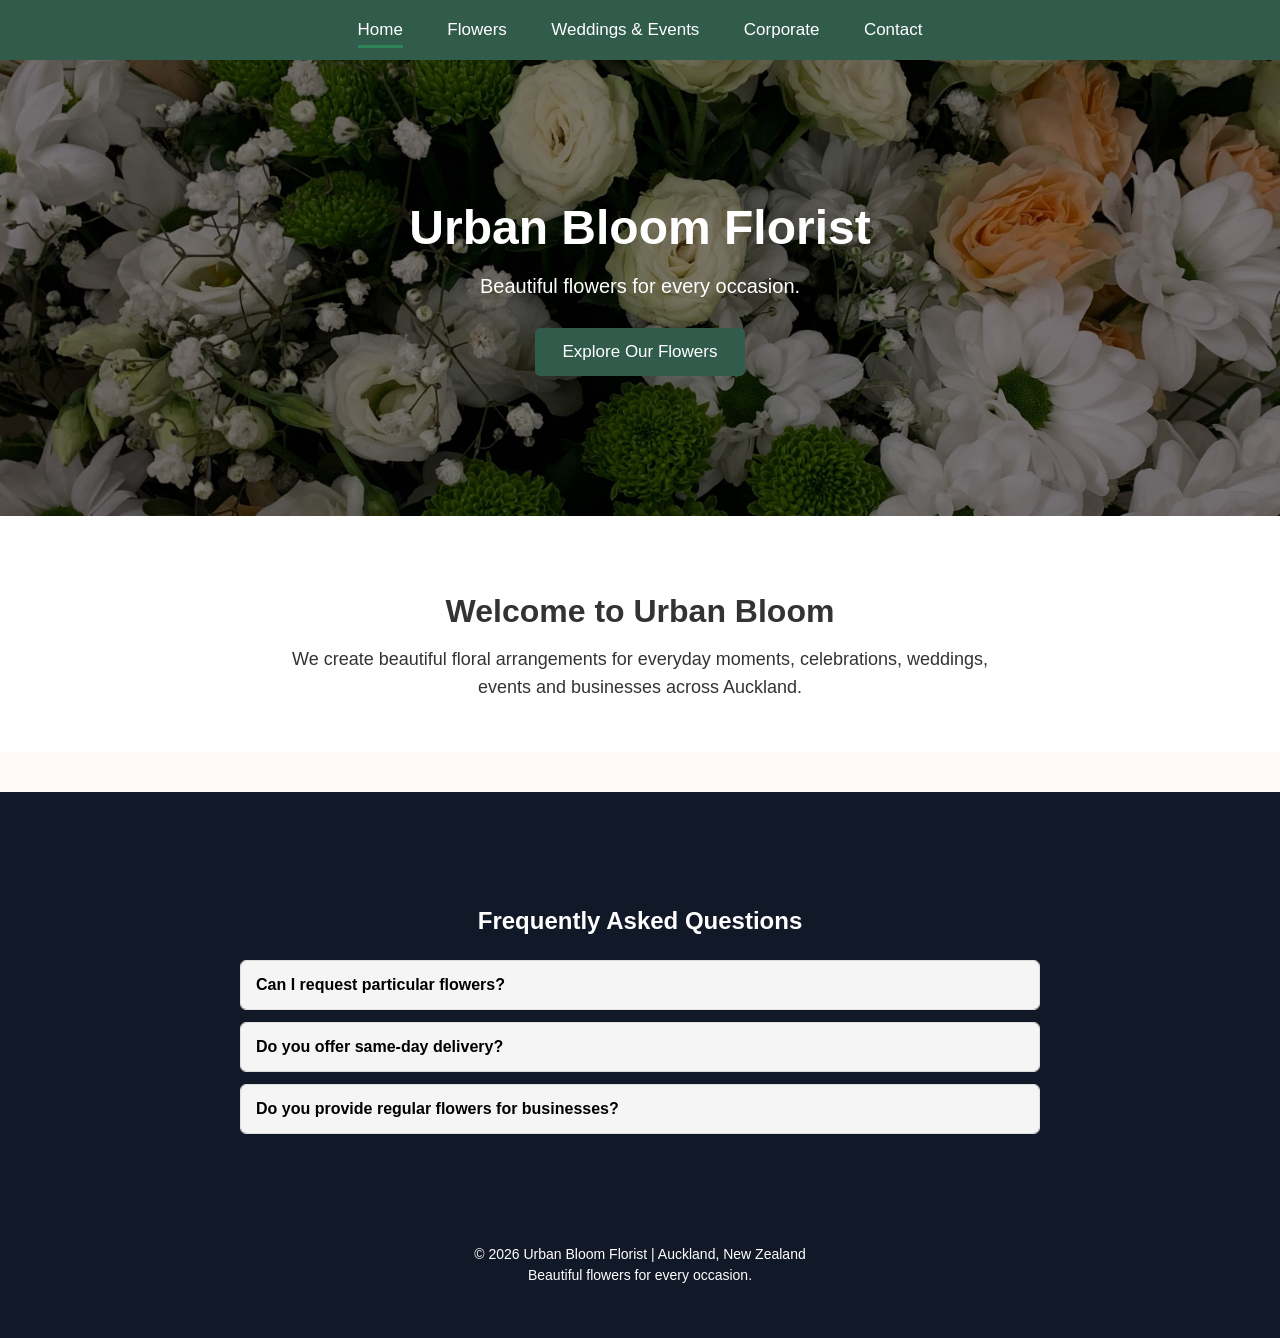
==== index.html @ bbe83cd7 "Initial Urban Bloom website" ====
<!DOCTYPE html>
<html lang="en">

<head>
    <meta charset="UTF-8">
    <meta name="viewport" content="width=device-width, initial-scale=1.0">
    <title>Urban Bloom Florist</title>
    <link rel="stylesheet" href="css/style.css">
</head>

<body>

    <nav>
    <a href="index.html" class="active">Home</a>
    <a href="flowers.html">Flowers</a>
    <a href="weddings.html">Weddings & Events</a>
    <a href="corporate.html">Corporate</a>
    <a href="contact.html">Contact</a>
</nav>

  <main>

    <section class="hero">
        <h1>Urban Bloom Florist</h1>
        <p>Beautiful flowers for every occasion.</p>
        <a href="flowers.html" class="btn">Explore Our Flowers</a>
    </section>

    <section class="welcome">
        <h2>Welcome to Urban Bloom</h2>

        <p>
            We create beautiful floral arrangements for everyday moments,
            celebrations, weddings, events and businesses across Auckland.
        </p>
    </section>

</main>
    

</main>

<footer>    </section>

    

</main>
    </section>

    <section class="faq-section">

        <h2>Frequently Asked Questions</h2>

        <div class="faq-item">
            <button class="faq-question">Can I request particular flowers?</button>
            <div class="faq-answer">
                <p>Yes. You can request particular flowers or colours, but availability depends on the season and current supply.</p>
            </div>
        </div>

        <div class="faq-item">
            <button class="faq-question">Do you offer same-day delivery?</button>
            <div class="faq-answer">
                <p>Same-day delivery may be available for some orders, but it cannot be guaranteed.</p>
            </div>
        </div>

        <div class="faq-item">
            <button class="faq-question">Do you provide regular flowers for businesses?</button>
            <div class="faq-answer">
                <p>Yes. Weekly, fortnightly and other recurring arrangements can be discussed with Urban Bloom.</p>
            </div>
        </div>

    </section>

</main>
  

<footer>
    
    <p>&copy; 2026 Urban Bloom Florist | Auckland, New Zealand</p>
    <p>Beautiful flowers for every occasion.</p>
</footer>

<script src="js/script.js"></script>

</body>
</html>
---- css/style.css ----
body {
    margin: 0;
    font-family: Arial, sans-serif;
    background-color: #fffaf7;
    color: #333333;
}

nav {
    background-color: #315c4c;
    padding: 20px;
    text-align: center;
}

nav a {
    color: white;
    text-decoration: none;
    margin: 0 20px;
    font-size: 17px;
}

nav a:hover {
    text-decoration: underline;
}

h1 {
    font-size: 48px;
    text-align: center;
    margin-top: 80px;
}

body > p {
    text-align: center;
    font-size: 20px;
}

.hero {
    text-align: center;
    padding: 140px 20px;
    background-image: linear-gradient(
        rgba(0, 0, 0, 0.45),
        rgba(0, 0, 0, 0.45)
    ),
    url("../images/hero-flowers.jpg");

    background-size: cover;
    background-position: center;
    color: white;
}

.hero h1 {
    font-size: 48px;
    margin: 0 0 15px;
}

.hero p {
    font-size: 20px;
    margin-bottom: 30px;
}

.btn {
    display: inline-block;
    background-color: #315c4c;
    color: white;
    text-decoration: none;
    padding: 14px 28px;
    border-radius: 5px;
    font-size: 17px;
}

.btn:hover {
    background-color: #24483b;
}

.welcome {
    text-align: center;
    padding: 50px 20px;
    background-color: white;
}

.welcome h2 {
    font-size: 32px;
    margin-bottom: 15px;
}

.welcome p {
    max-width: 700px;
    margin: auto;
    font-size: 18px;
    line-height: 1.6;
}
.page-header {
    text-align: center;
    padding: 50px 20px 30px;
}

.page-header h1 {
    font-size: 40px;
    margin: 0 0 10px;
}

.page-header p {
    font-size: 18px;
}

.flower-grid {
    display: flex;
    justify-content: center;
    gap: 25px;
    padding: 20px 40px 70px;
    flex-wrap: wrap;
}

.flower-card {
    background-color: white;
    width: 280px;
    padding: 30px;
    border-radius: 10px;
    box-shadow: 0 4px 12px rgba(0, 0, 0, 0.1);
    text-align: center;
}

.flower-card h2 {
    font-size: 24px;
    color: #315c4c;
}

.flower-card p {
    line-height: 1.6;
}

.price {
    font-size: 22px;
    font-weight: bold;
    color: #315c4c;
}
.flower-card img {
    width: 100%;
    height: 220px;
    object-fit: cover;
    border-radius: 8px;
    margin-bottom: 15px;
}
.services-section {
    display: flex;
    justify-content: center;
    gap: 40px;
    padding: 20px 40px 70px;
    flex-wrap: wrap;
}

.services-content {
    background-color: white;
    width: 500px;
    padding: 35px;
    border-radius: 10px;
    box-shadow: 0 4px 12px rgba(0, 0, 0, 0.1);
}

.services-content h2 {
    color: #315c4c;
    font-size: 28px;
}

.services-content p {
    line-height: 1.6;
}

.services-content ul {
    line-height: 2;
    margin-bottom: 25px;
}

.pricing-box {
    background-color: #eef5f1;
    width: 300px;
    padding: 35px;
    border-radius: 10px;
    box-shadow: 0 4px 12px rgba(0, 0, 0, 0.1);
}

.pricing-box h2 {
    color: #315c4c;
    font-size: 28px;
}

.pricing-box p {
    line-height: 1.6;
    margin-bottom: 20px;
}
.wedding-image {
    max-width: 940px;
    margin: 0 auto 30px;
    padding: 0 20px;
}

.wedding-image img {
    width: 100%;
    height: 350px;
    object-fit: cover;
    border-radius: 10px;
    display: block;
}
.corporate-section {
    display: flex;
    justify-content: center;
    padding: 20px 40px 70px;
}

.corporate-content {
    background-color: white;
    max-width: 800px;
    width: 100%;
    padding: 40px;
    border-radius: 10px;
    box-shadow: 0 4px 12px rgba(0, 0, 0, 0.1);
}

.corporate-content h2 {
    color: #315c4c;
    font-size: 28px;
}

.corporate-content h3 {
    color: #315c4c;
    margin-top: 25px;
}

.corporate-content p {
    line-height: 1.6;
}

.corporate-content ul {
    line-height: 2;
}

.corporate-price {
    margin-top: 25px;
    font-size: 18px;
}
.corporate-image {
    max-width: 880px;
    margin: 0 auto 30px;
    padding: 0 20px;
}

.corporate-image img {
    width: 100%;
    height: 320px;
    object-fit: cover;
    border-radius: 10px;
    display: block;
}.corporate-image {
    max-width: 880px;
    margin: 0 auto 30px;
    padding: 0 20px;
}

.corporate-image img {
    width: 100%;
    height: 320px;
    object-fit: cover;
    border-radius: 10px;
    display: block;
}
.contact-container {
    display: flex;
    justify-content: center;
    gap: 40px;
    padding: 20px 40px 70px;
    flex-wrap: wrap;
}

.contact-info,
.contact-form {
    background-color: white;
    width: 400px;
    padding: 35px;
    border-radius: 10px;
    box-shadow: 0 4px 12px rgba(0, 0, 0, 0.1);
}

.contact-info h2,
.contact-info h3,
.contact-form h2 {
    color: #315c4c;
}

.contact-info p {
    line-height: 1.6;
}

.contact-form form {
    display: flex;
    flex-direction: column;
}

.contact-form label {
    font-weight: bold;
    margin-top: 15px;
    margin-bottom: 6px;
}

.contact-form input,
.contact-form select,
.contact-form textarea {
    padding: 12px;
    border: 1px solid #cccccc;
    border-radius: 5px;
    font-size: 16px;
    font-family: Arial, sans-serif;
}

.contact-form textarea {
    resize: vertical;
}

.contact-form button {
    border: none;
    cursor: pointer;
    margin-top: 20px;
}
/* Mobile Responsive Design */
@media (max-width: 768px) {

    nav {
        padding: 15px 10px;
    }

    nav a {
        display: block;
        margin: 10px 0;
        font-size: 16px;
    }

    .hero {
        padding: 90px 20px;
    }

    .hero h1 {
        font-size: 36px;
    }

    .hero p {
        font-size: 18px;
    }

    .page-header h1 {
        font-size: 32px;
    }

    .flower-grid {
        flex-direction: column;
        align-items: center;
        padding: 20px;
    }

    .flower-card {
        width: 90%;
        max-width: 350px;
    }

    .services-section {
        flex-direction: column;
        align-items: center;
        padding: 20px;
    }

    .services-content,
    .pricing-box {
        width: 90%;
        max-width: 500px;
    }

    .corporate-section {
        padding: 20px;
    }

    .corporate-content {
        width: 90%;
        padding: 25px;
    }

    .contact-container {
        flex-direction: column;
        align-items: center;
        padding: 20px;
    }

    .contact-info,
    .contact-form {
        width: 90%;
        max-width: 400px;
    }

    .wedding-image img,
    .corporate-image img {
        height: 250px;
    }
}
footer {
    background-color: #315c4c;
    color: white;
    text-align: center;
    padding: 25px 20px;
    margin-top: 40px;
}

footer p {
    margin: 5px 0;
    font-size: 14px;
}
footer {
    background-color: #111827;
    color: white;
    text-align: center;
    padding: 25px 20px;
    margin-top: 40px;
}

footer p {
    margin: 5px 0;
    font-size: 14px;
}
nav a.active {
    color: #ffffff;
    border-bottom: 3px solid #2f855a;
    padding-bottom: 6px;
}
/* FAQ Section */
.faq-section {
    max-width: 800px;
    margin: 50px auto;
    padding: 20px;
}

.faq-section h2 {
    text-align: center;
    margin-bottom: 25px;
}

.faq-item {
    margin-bottom: 12px;
    border: 1px solid #ddd;
    border-radius: 6px;
    overflow: hidden;
}

.faq-question {
    width: 100%;
    padding: 15px;
    border: none;
    background-color: #f5f5f5;
    text-align: left;
    font-size: 16px;
    font-weight: bold;
    cursor: pointer;
}

.faq-question:hover {
    background-color: #e8e8e8;
}

.faq-answer {
    display: none;
    padding: 15px;
    background-color: white;
}

.faq-answer p {
    margin: 0;
}
/* FAQ Section */
.faq-section {
    max-width: 800px;
    margin: 50px auto;
    padding: 20px;
}

.faq-section h2 {
    text-align: center;
    margin-bottom: 25px;
}

.faq-item {
    margin-bottom: 12px;
    border: 1px solid #ddd;
    border-radius: 6px;
    overflow: hidden;
}

.faq-question {
    width: 100%;
    padding: 15px;
    border: none;
    background-color: #f5f5f5;
    text-align: left;
    font-size: 16px;
    font-weight: bold;
    cursor: pointer;
}

.faq-question:hover {
    background-color: #e8e8e8;
}

.faq-answer {
    display: none;
    padding: 15px;
    background-color: white;
}

.faq-answer p {
    margin: 0;
}
.faq-answer {
    display: none;
    color: #222;
    padding: 10px 15px;
    background-color: white;
}

.faq-answer.active {
    display: block;
}
@media screen and (max-width: 600px) {

    .flower-grid {
        display: grid !important;
        grid-template-columns: 1fr !important;
        gap: 20px;
    }

    .flower-card {
        width: 100% !important;
        max-width: 350px;
        margin: 0 auto;
    }

    nav {
        display: flex;
        flex-direction: column;
        text-align: center;
    }

    nav a {
        display: block;
        width: 100%;
    }
}
@media screen and (max-width: 600px) {
    .flower-grid {
        display: flex !important;
        flex-direction: column !important;
        align-items: center !important;
    }

    .flower-card {
        width: 90% !important;
        max-width: 350px !important;
        margin: 0 auto 20px auto !important;
    }

    .flower-card img {
        width: 100% !important;
        height: auto !important;
    }
}
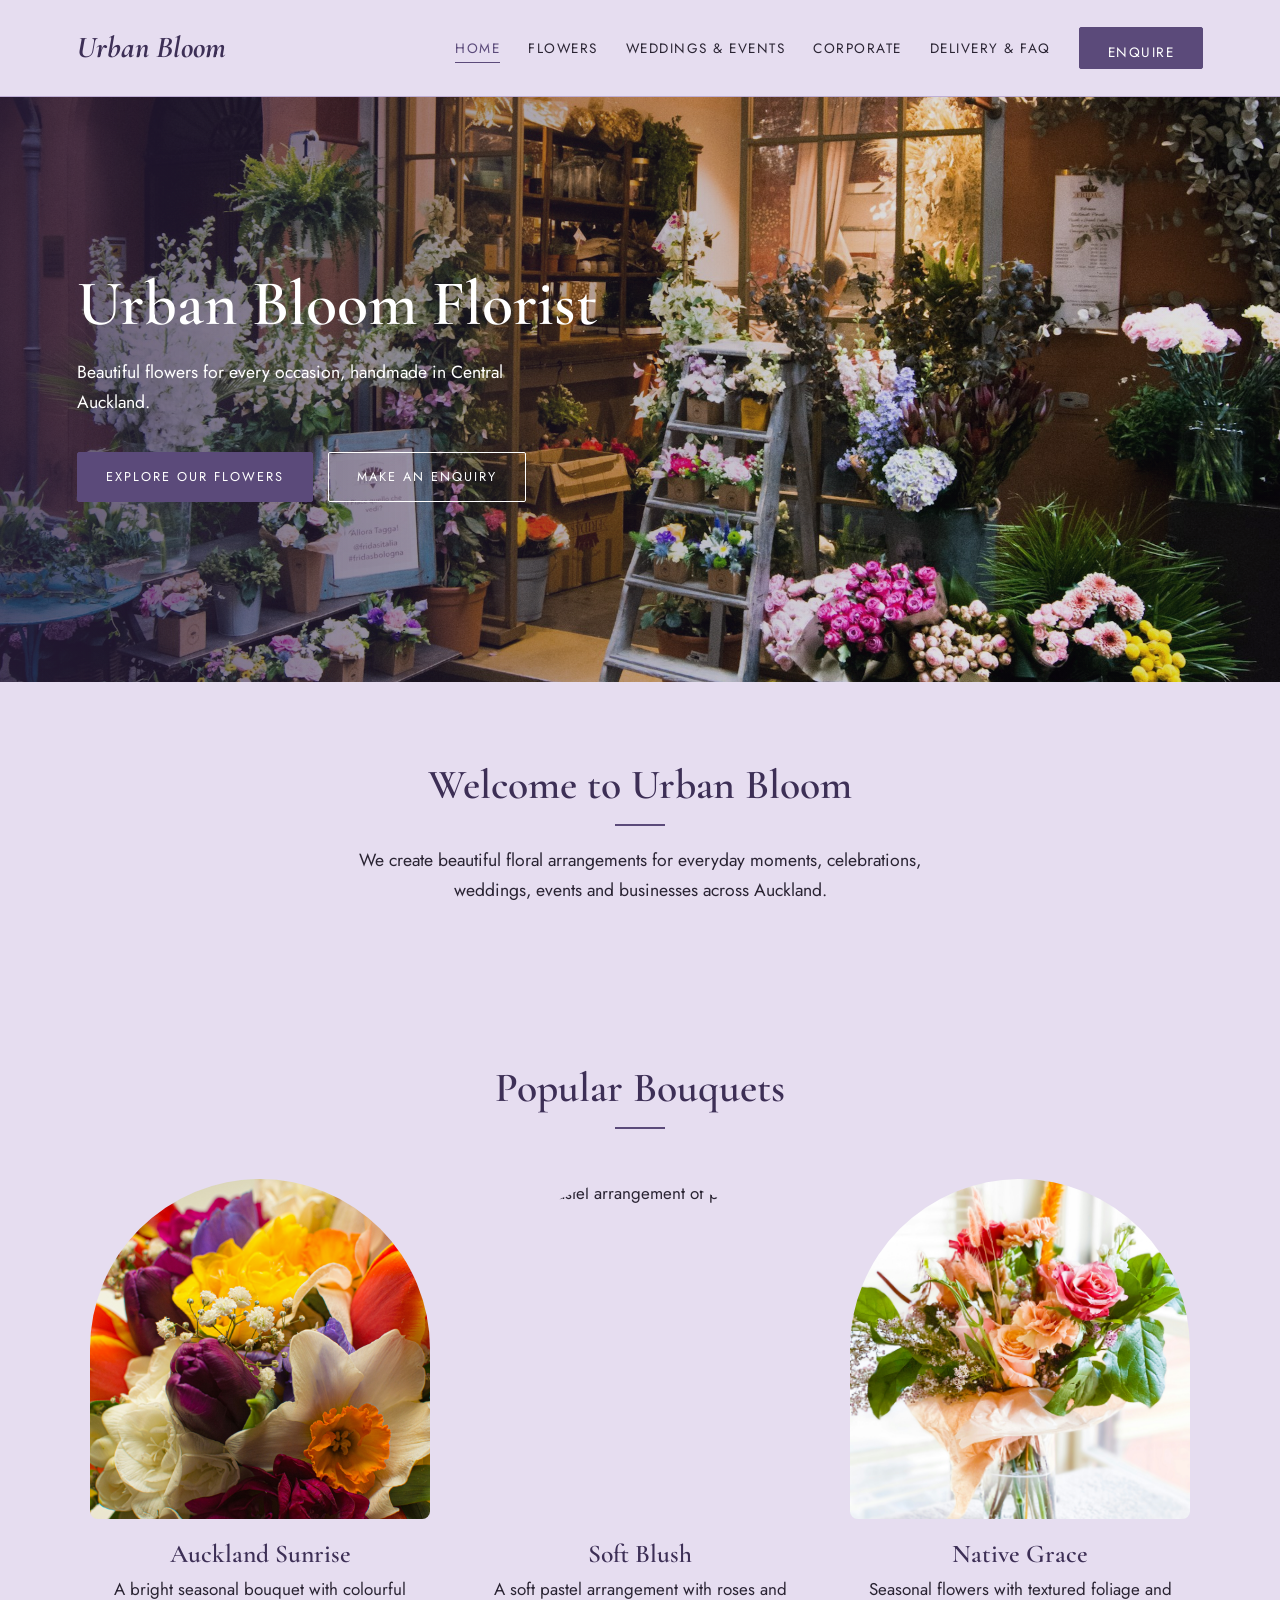
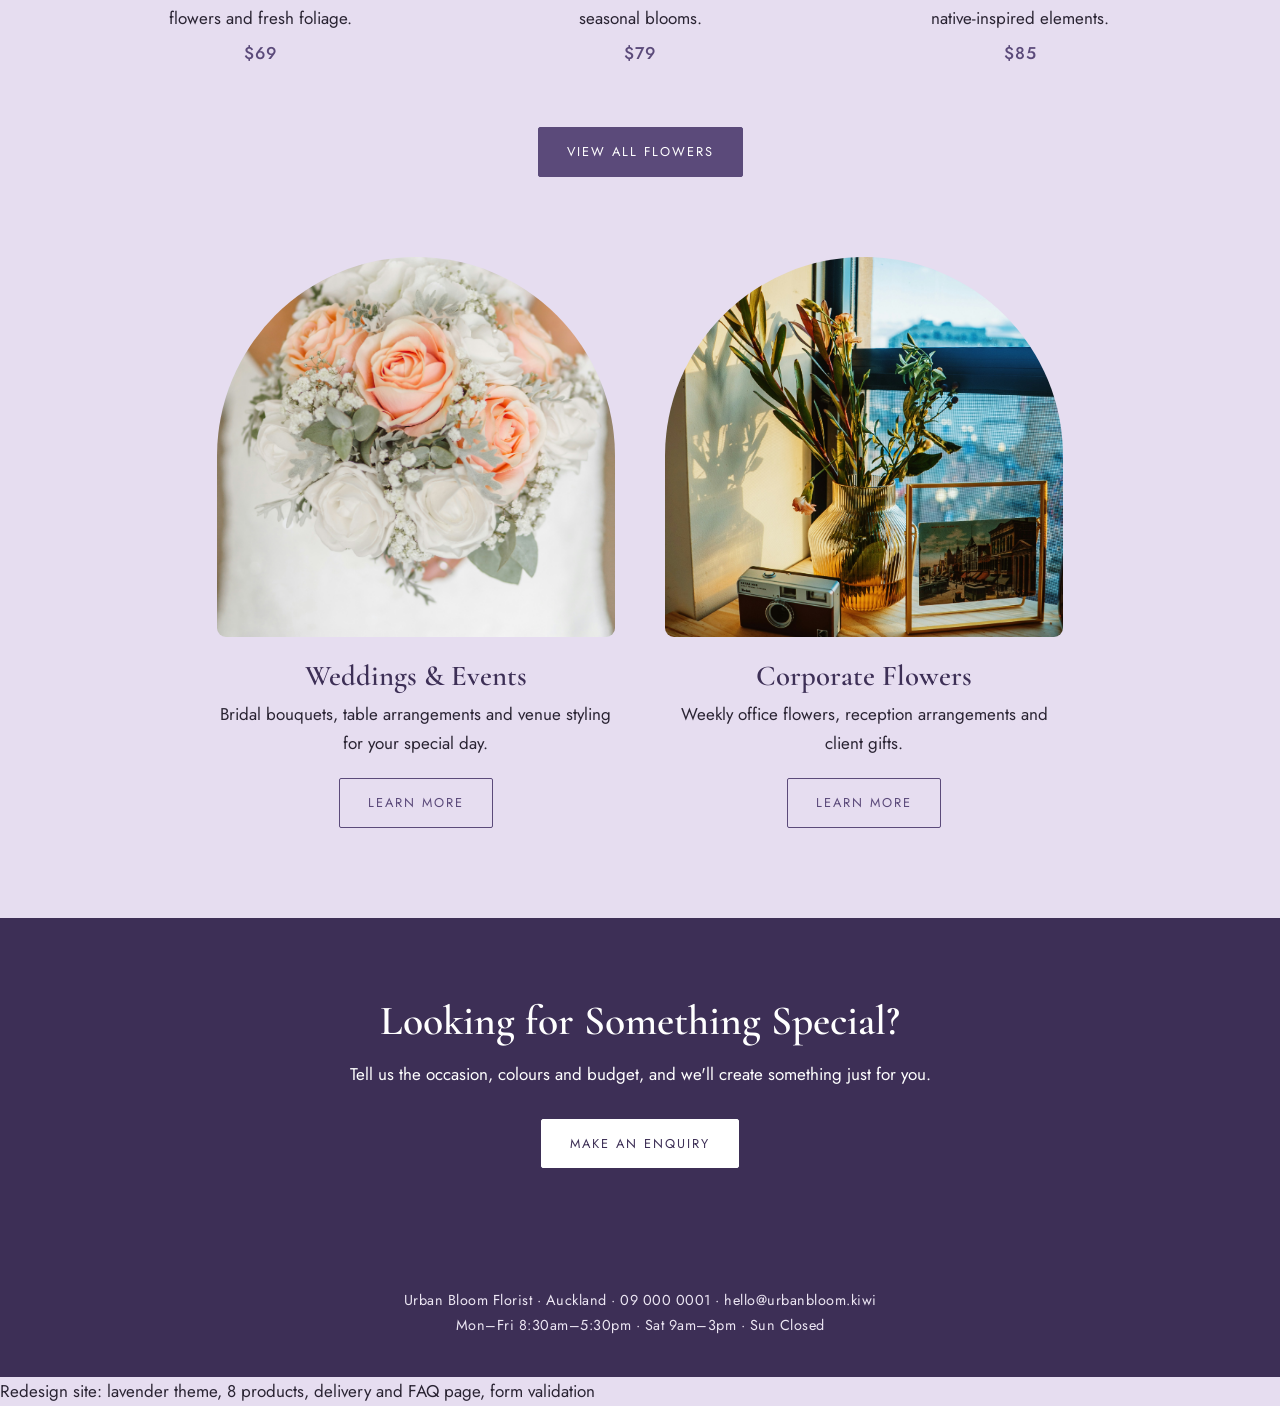
==== commit 4dd397ef: "Redesign site: lavender theme, 8 products, delivery and FAQ page, form validation" ====
--- a/index.html
+++ b/index.html
@@ -1,90 +1,93 @@
 <!DOCTYPE html>
 <html lang="en">
-
 <head>
-    <meta charset="UTF-8">
-    <meta name="viewport" content="width=device-width, initial-scale=1.0">
-    <title>Urban Bloom Florist</title>
-    <link rel="stylesheet" href="css/style.css">
+  <meta charset="UTF-8">
+  <meta name="viewport" content="width=device-width, initial-scale=1.0">
+  <title>Urban Bloom Florist | Fresh Flowers in Auckland</title>
+  <link rel="stylesheet" href="css/style.css">
 </head>
-
 <body>
 
+  <header class="site-header">
+    <a href="index.html" class="logo">Urban Bloom</a>
     <nav>
-    <a href="index.html" class="active">Home</a>
-    <a href="flowers.html">Flowers</a>
-    <a href="weddings.html">Weddings & Events</a>
-    <a href="corporate.html">Corporate</a>
-    <a href="contact.html">Contact</a>
-</nav>
+      <ul class="nav-links">
+        <li><a href="index.html" class="active">Home</a></li>
+        <li><a href="flowers.html">Flowers</a></li>
+        <li><a href="weddings.html">Weddings &amp; Events</a></li>
+        <li><a href="corporate.html">Corporate</a></li>
+        <li><a href="delivery.html">Delivery &amp; FAQ</a></li>
+        <li><a href="contact.html" class="btn">Enquire</a></li>
+      </ul>
+    </nav>
+  </header>
 
   <main>
-
     <section class="hero">
-        <h1>Urban Bloom Florist</h1>
-        <p>Beautiful flowers for every occasion.</p>
-        <a href="flowers.html" class="btn">Explore Our Flowers</a>
+      <h1>Urban Bloom Florist</h1>
+      <p>Beautiful flowers for every occasion, handmade in Central Auckland.</p>
+      <a href="flowers.html" class="btn">Explore Our Flowers</a>
+      <a href="contact.html" class="btn btn-outline">Make an Enquiry</a>
     </section>
 
     <section class="welcome">
-        <h2>Welcome to Urban Bloom</h2>
-
-        <p>
-            We create beautiful floral arrangements for everyday moments,
-            celebrations, weddings, events and businesses across Auckland.
-        </p>
+      <h2>Welcome to Urban Bloom</h2>
+      <p>We create beautiful floral arrangements for everyday moments, celebrations, weddings, events and businesses across Auckland.</p>
     </section>
 
-</main>
-    
-
-</main>
-
-<footer>    </section>
-
-    
-
-</main>
+    <section class="featured">
+      <h2>Popular Bouquets</h2>
+      <div class="card-grid">
+        <article class="card">
+          <img src="images/auckland-sunrise.jpg" alt="Bright bouquet of colourful seasonal flowers">
+          <h3>Auckland Sunrise</h3>
+          <p>A bright seasonal bouquet with colourful flowers and fresh foliage.</p>
+          <p class="price">$69</p>
+        </article>
+        <article class="card">
+          <img src="images/soft-blush.jpg" alt="Soft pastel arrangement of pink roses">
+          <h3>Soft Blush</h3>
+          <p>A soft pastel arrangement with roses and seasonal blooms.</p>
+          <p class="price">$79</p>
+        </article>
+        <article class="card">
+          <img src="images/native-grace.jpg" alt="Contemporary bouquet with textured native-style foliage">
+          <h3>Native Grace</h3>
+          <p>Seasonal flowers with textured foliage and native-inspired elements.</p>
+          <p class="price">$85</p>
+        </article>
+      </div>
+      <a href="flowers.html" class="btn">View All Flowers</a>
     </section>
 
-    <section class="faq-section">
-
-        <h2>Frequently Asked Questions</h2>
-
-        <div class="faq-item">
-            <button class="faq-question">Can I request particular flowers?</button>
-            <div class="faq-answer">
-                <p>Yes. You can request particular flowers or colours, but availability depends on the season and current supply.</p>
-            </div>
-        </div>
-
-        <div class="faq-item">
-            <button class="faq-question">Do you offer same-day delivery?</button>
-            <div class="faq-answer">
-                <p>Same-day delivery may be available for some orders, but it cannot be guaranteed.</p>
-            </div>
-        </div>
-
-        <div class="faq-item">
-            <button class="faq-question">Do you provide regular flowers for businesses?</button>
-            <div class="faq-answer">
-                <p>Yes. Weekly, fortnightly and other recurring arrangements can be discussed with Urban Bloom.</p>
-            </div>
-        </div>
-
+    <section class="services">
+      <div class="service">
+        <img src="images/wedding-flowers.jpg" alt="Elegant wedding floral arrangement">
+        <h3>Weddings &amp; Events</h3>
+        <p>Bridal bouquets, table arrangements and venue styling for your special day.</p>
+        <a href="weddings.html" class="btn btn-outline">Learn More</a>
+      </div>
+      <div class="service">
+        <img src="images/corporate-flowers.jpg" alt="Professional corporate floral arrangement">
+        <h3>Corporate Flowers</h3>
+        <p>Weekly office flowers, reception arrangements and client gifts.</p>
+        <a href="corporate.html" class="btn btn-outline">Learn More</a>
+      </div>
     </section>
 
-</main>
-  
+    <section class="cta-box">
+      <h2>Looking for Something Special?</h2>
+      <p>Tell us the occasion, colours and budget, and we'll create something just for you.</p>
+      <a href="contact.html" class="btn">Make an Enquiry</a>
+    </section>
+  </main>
 
-<footer>
-    
-    <p>&copy; 2026 Urban Bloom Florist | Auckland, New Zealand</p>
-    <p>Beautiful flowers for every occasion.</p>
-</footer>
+  <footer class="site-footer">
+    <p>Urban Bloom Florist · Auckland · 09 000 0001 · hello@urbanbloom.kiwi</p>
+    <p>Mon–Fri 8:30am–5:30pm · Sat 9am–3pm · Sun Closed</p>
+  </footer>
 
-<script src="js/script.js"></script>
-
+  <script src="js/script.js"></script>
 </body>
 </html>
-
+Redesign site: lavender theme, 8 products, delivery and FAQ page, form validation
--- a/css/style.css
+++ b/css/style.css
@@ -1,567 +1,693 @@
+/* =========================================
+   Urban Bloom Florist - "Botanical Boutique"
+   Lavender + violet palette
+   ========================================= */
+
+@import url('https://fonts.googleapis.com/css2?family=Cormorant+Garamond:wght@500;600;700&family=Jost:wght@400;500&display=swap');
+
+:root {
+  --accent: #5b4a7a;       /* violet - buttons, prices, links */
+  --accent-dark: #3d2f56;  /* deep plum - headings, CTA, footer */
+  --soft: #d4c7e6;         /* lilac - top banners, boxes */
+  --bg: #e6ddf0;           /* lavender - page background */
+  --text: #2a2433;         /* dark ink - body text */
+  --line: #bfaed6;         /* thin borders */
+  --white: #ffffff;
+  --arch: 220px 220px 10px 10px; /* signature arch shape */
+}
+
+/* ===== Base ===== */
+* {
+  margin: 0;
+  padding: 0;
+  box-sizing: border-box;
+}
+
 body {
-    margin: 0;
-    font-family: Arial, sans-serif;
-    background-color: #fffaf7;
-    color: #333333;
-}
-
-nav {
-    background-color: #315c4c;
+  font-family: 'Jost', sans-serif;
+  background: var(--bg);
+  color: var(--text);
+  line-height: 1.7;
+  font-size: 17px;
+}
+
+h1, h2, h3 {
+  font-family: 'Cormorant Garamond', serif;
+  font-weight: 600;
+  line-height: 1.15;
+  color: var(--accent-dark);
+}
+
+/* small decorative line under section titles */
+.featured h2::after,
+.welcome h2::after,
+.faq h2::after,
+.addons h2::after,
+.info-block h2::after,
+.pricing-box h2::after {
+  content: '';
+  display: block;
+  width: 50px;
+  height: 2px;
+  background: var(--accent);
+  margin: 14px auto 0;
+}
+
+.info-block h2::after {
+  margin-left: 0;
+}
+
+a {
+  color: var(--accent);
+}
+
+/* ===== Header + Navigation ===== */
+.site-header {
+  display: flex;
+  justify-content: space-between;
+  align-items: center;
+  padding: 22px 6vw;
+  background: var(--bg);
+  border-bottom: 1px solid var(--line);
+  position: sticky;
+  top: 0;
+  z-index: 10;
+}
+
+.logo {
+  font-family: 'Cormorant Garamond', serif;
+  font-size: 1.9rem;
+  font-weight: 700;
+  font-style: italic;
+  text-decoration: none;
+  color: var(--accent-dark);
+}
+
+.nav-links {
+  display: flex;
+  gap: 28px;
+  list-style: none;
+  align-items: center;
+}
+
+.nav-links a {
+  text-decoration: none;
+  color: var(--text);
+  font-size: 0.85rem;
+  letter-spacing: 1.5px;
+  text-transform: uppercase;
+  padding-bottom: 4px;
+}
+
+.nav-links a:hover {
+  color: var(--accent);
+}
+
+.nav-links a.active {
+  color: var(--accent);
+  border-bottom: 1px solid var(--accent);
+}
+
+/* ===== Buttons ===== */
+.btn {
+  display: inline-block;
+  background: var(--accent);
+  color: var(--white) !important;
+  padding: 13px 28px;
+  border: 1px solid var(--accent);
+  border-radius: 2px;
+  text-decoration: none;
+  font-family: 'Jost', sans-serif;
+  font-size: 0.8rem;
+  letter-spacing: 2px;
+  text-transform: uppercase;
+  cursor: pointer;
+  transition: background 0.25s, color 0.25s;
+}
+
+.btn:hover {
+  background: var(--accent-dark);
+  border-color: var(--accent-dark);
+}
+
+.btn-outline {
+  background: transparent;
+  color: var(--accent) !important;
+}
+
+.btn-outline:hover {
+  color: var(--white) !important;
+}
+
+/* ===== Hero (homepage) ===== */
+.hero {
+  text-align: left;
+  padding: 170px 6vw;
+  background: linear-gradient(90deg, rgba(45, 30, 65, 0.75) 0%, rgba(45, 30, 65, 0.15) 70%),
+              url('../images/hero-flowers.jpg') center / cover no-repeat;
+  color: var(--white);
+}
+
+.hero h1 {
+  font-size: 4rem;
+  max-width: 600px;
+  margin-bottom: 18px;
+  color: var(--white);
+}
+
+.hero p {
+  max-width: 460px;
+  margin: 0 0 34px;
+  font-size: 1.1rem;
+}
+
+.hero .btn {
+  margin: 0 10px 10px 0;
+}
+
+.hero .btn-outline {
+  color: var(--white) !important;
+  border-color: var(--white);
+}
+
+/* ===== Welcome (homepage) ===== */
+.welcome {
+  text-align: center;
+  padding: 80px 20px;
+}
+
+.welcome h2 {
+  font-size: 2.6rem;
+  margin-bottom: 20px;
+}
+
+.welcome p {
+  max-width: 640px;
+  margin: 0 auto;
+  font-size: 1.1rem;
+}
+
+/* ===== Page intro (inner pages) ===== */
+.page-intro {
+  text-align: center;
+  padding: 80px 20px 60px;
+  background: var(--soft);
+}
+
+.page-intro h1 {
+  font-size: 3.2rem;
+  margin-bottom: 12px;
+}
+
+.page-intro p {
+  max-width: 580px;
+  margin: 0 auto;
+}
+
+/* ===== Product cards ===== */
+.featured {
+  text-align: center;
+  padding: 80px 6vw;
+}
+
+.featured h2 {
+  font-size: 2.6rem;
+  margin-bottom: 50px;
+}
+
+.card-grid {
+  display: grid;
+  grid-template-columns: repeat(3, 1fr);
+  gap: 40px;
+  max-width: 1100px;
+  margin: 0 auto 50px;
+}
+
+.card {
+  background: transparent;
+  padding-bottom: 10px;
+}
+
+.card img {
+  width: 100%;
+  height: 340px;
+  object-fit: cover;
+  display: block;
+  border-radius: var(--arch);
+  margin-bottom: 20px;
+  transition: transform 0.4s;
+}
+
+.card:hover img {
+  transform: scale(1.03);
+}
+
+.card h3 {
+  font-size: 1.6rem;
+  margin-bottom: 6px;
+}
+
+.card p {
+  padding: 0 10px;
+}
+
+.card .btn {
+  margin-top: 14px;
+}
+
+.price {
+  font-weight: 500;
+  color: var(--accent);
+  letter-spacing: 1px;
+  margin-top: 6px;
+}
+
+/* ===== Filter tabs ===== */
+.filters {
+  display: flex;
+  flex-wrap: wrap;
+  justify-content: center;
+  gap: 8px 26px;
+  margin-bottom: 50px;
+}
+
+.filter-btn {
+  font-family: 'Jost', sans-serif;
+  font-size: 0.8rem;
+  letter-spacing: 2px;
+  text-transform: uppercase;
+  padding: 6px 2px;
+  border: none;
+  border-bottom: 1px solid transparent;
+  background: none;
+  color: var(--text);
+  cursor: pointer;
+}
+
+.filter-btn:hover,
+.filter-btn.active {
+  color: var(--accent);
+  border-bottom-color: var(--accent);
+}
+
+/* ===== Services (homepage) ===== */
+.services {
+  display: grid;
+  grid-template-columns: 1fr 1fr;
+  gap: 50px;
+  max-width: 1000px;
+  margin: 0 auto;
+  padding: 0 6vw 90px;
+}
+
+.service {
+  text-align: center;
+}
+
+.service img {
+  width: 100%;
+  height: 380px;
+  object-fit: cover;
+  display: block;
+  border-radius: var(--arch);
+  margin-bottom: 22px;
+}
+
+.service h3 {
+  font-size: 1.8rem;
+  margin-bottom: 8px;
+}
+
+.service p {
+  margin-bottom: 20px;
+}
+
+/* ===== Info block (photo + text) ===== */
+.info-block {
+  display: grid;
+  grid-template-columns: 1fr 1.2fr;
+  gap: 60px;
+  align-items: center;
+  max-width: 1050px;
+  margin: 0 auto;
+  padding: 80px 6vw;
+}
+
+.info-block img {
+  width: 100%;
+  max-width: 400px;
+  height: 460px;
+  object-fit: cover;
+  border-radius: var(--arch);
+  justify-self: center;
+}
+
+.info-block h2 {
+  font-size: 2.4rem;
+  margin-bottom: 22px;
+}
+
+.info-block p {
+  margin-bottom: 14px;
+}
+
+.info-block ul {
+  padding-left: 20px;
+  margin-bottom: 24px;
+}
+
+.info-block li {
+  margin-bottom: 8px;
+}
+
+.info-block li::marker {
+  color: var(--accent);
+}
+
+/* ===== Wedding pricing box ===== */
+.pricing-wrap {
+  padding: 0 20px 80px;
+}
+
+.pricing-box {
+  max-width: 480px;
+  margin: 0 auto;
+  background: var(--soft);
+  padding: 40px;
+  text-align: center;
+  border-radius: var(--arch);
+}
+
+.pricing-box h2 {
+  font-size: 2.2rem;
+  margin-bottom: 26px;
+}
+
+.pricing-box p {
+  margin-bottom: 16px;
+}
+
+/* ===== Tables ===== */
+.addons {
+  text-align: center;
+  padding: 0 20px 90px;
+}
+
+.addons h2 {
+  font-size: 2.4rem;
+  margin-bottom: 30px;
+}
+
+.addons table {
+  margin: 0 auto 34px;
+  border-collapse: collapse;
+  width: 100%;
+  max-width: 480px;
+}
+
+.addons th,
+.addons td {
+  padding: 14px 10px;
+  border-bottom: 1px solid var(--line);
+  text-align: left;
+}
+
+.addons th {
+  font-size: 0.8rem;
+  letter-spacing: 2px;
+  text-transform: uppercase;
+  color: var(--accent);
+}
+
+/* ===== Call-to-action box ===== */
+.cta-box {
+  text-align: center;
+  background: var(--accent-dark);
+  color: var(--white);
+  padding: 80px 20px;
+}
+
+.cta-box h2 {
+  font-size: 2.6rem;
+  margin-bottom: 14px;
+  color: var(--white);
+}
+
+.cta-box p {
+  max-width: 600px;
+  margin: 0 auto 30px;
+}
+
+.cta-box .btn {
+  background: var(--white);
+  color: var(--accent-dark) !important;
+  border-color: var(--white);
+}
+
+.cta-box .btn:hover {
+  background: var(--soft);
+}
+
+/* ===== FAQ ===== */
+.faq {
+  max-width: 780px;
+  margin: 0 auto;
+  padding: 0 20px 80px;
+}
+
+.faq h2 {
+  font-size: 2.4rem;
+  text-align: center;
+  margin-bottom: 36px;
+}
+
+.faq details {
+  border-bottom: 1px solid var(--line);
+  padding: 20px 4px;
+}
+
+.faq summary {
+  font-weight: 500;
+  cursor: pointer;
+  list-style: none;
+  position: relative;
+  padding-right: 30px;
+}
+
+.faq summary::-webkit-details-marker {
+  display: none;
+}
+
+.faq summary::after {
+  content: '+';
+  position: absolute;
+  right: 0;
+  top: -2px;
+  font-size: 1.5rem;
+  color: var(--accent);
+}
+
+.faq details[open] summary::after {
+  content: '−';
+}
+
+.faq details p {
+  margin-top: 12px;
+}
+
+/* ===== Contact page ===== */
+.contact-layout {
+  display: grid;
+  grid-template-columns: 2fr 1fr;
+  gap: 50px;
+  max-width: 1100px;
+  margin: 0 auto;
+  padding: 70px 6vw 90px;
+}
+
+.enquiry-form {
+  background: var(--white);
+  padding: 40px;
+  border: 1px solid var(--line);
+}
+
+.enquiry-form h2 {
+  font-size: 2.2rem;
+}
+
+.enquiry-form label {
+  display: block;
+  font-size: 0.8rem;
+  letter-spacing: 1.5px;
+  text-transform: uppercase;
+  margin: 20px 0 6px;
+}
+
+.enquiry-form input,
+.enquiry-form select,
+.enquiry-form textarea {
+  width: 100%;
+  padding: 12px;
+  border: 1px solid var(--line);
+  border-radius: 2px;
+  background: var(--white);
+  font-family: 'Jost', sans-serif;
+  font-size: 1rem;
+}
+
+.enquiry-form input:focus,
+.enquiry-form select:focus,
+.enquiry-form textarea:focus {
+  outline: 2px solid var(--accent);
+  border-color: var(--accent);
+}
+
+.enquiry-form fieldset {
+  border: 1px solid var(--line);
+  padding: 14px 18px;
+  margin-top: 20px;
+}
+
+.enquiry-form legend {
+  font-size: 0.8rem;
+  letter-spacing: 1.5px;
+  text-transform: uppercase;
+  padding: 0 6px;
+}
+
+.enquiry-form .check {
+  font-size: 1rem;
+  letter-spacing: 0;
+  text-transform: none;
+  margin: 8px 0;
+}
+
+.enquiry-form .check input {
+  width: auto;
+  margin-right: 8px;
+}
+
+.enquiry-form button {
+  margin-top: 24px;
+}
+
+.form-message {
+  margin-top: 16px;
+  font-weight: 500;
+}
+
+.form-message.error {
+  color: #b3261e;
+}
+
+.form-message.success {
+  color: #2e7d32;
+}
+
+.contact-details {
+  background: var(--soft);
+  padding: 40px 30px;
+  border-radius: var(--arch);
+  height: fit-content;
+  text-align: center;
+}
+
+.contact-details h2 {
+  font-size: 2rem;
+  margin-bottom: 18px;
+}
+
+.contact-details h3 {
+  font-size: 1.4rem;
+  margin: 24px 0 8px;
+}
+
+.contact-details p {
+  margin-bottom: 8px;
+}
+
+/* ===== Footer ===== */
+.site-footer {
+  text-align: center;
+  padding: 40px 20px;
+  background: var(--accent-dark);
+  color: #ece6f3;
+  font-size: 0.9rem;
+  letter-spacing: 0.5px;
+}
+
+/* ===== Tablet (up to 900px) ===== */
+@media (max-width: 900px) {
+  .site-header {
+    position: static;
+    flex-direction: column;
+    gap: 14px;
     padding: 20px;
-    text-align: center;
-}
-
-nav a {
-    color: white;
-    text-decoration: none;
-    margin: 0 20px;
-    font-size: 17px;
-}
-
-nav a:hover {
-    text-decoration: underline;
-}
-
-h1 {
-    font-size: 48px;
-    text-align: center;
-    margin-top: 80px;
-}
-
-body > p {
-    text-align: center;
-    font-size: 20px;
-}
-
-.hero {
-    text-align: center;
-    padding: 140px 20px;
-    background-image: linear-gradient(
-        rgba(0, 0, 0, 0.45),
-        rgba(0, 0, 0, 0.45)
-    ),
-    url("../images/hero-flowers.jpg");
-
-    background-size: cover;
-    background-position: center;
-    color: white;
-}
-
-.hero h1 {
-    font-size: 48px;
-    margin: 0 0 15px;
-}
-
-.hero p {
-    font-size: 20px;
-    margin-bottom: 30px;
-}
-
-.btn {
-    display: inline-block;
-    background-color: #315c4c;
-    color: white;
-    text-decoration: none;
-    padding: 14px 28px;
-    border-radius: 5px;
-    font-size: 17px;
-}
-
-.btn:hover {
-    background-color: #24483b;
-}
-
-.welcome {
-    text-align: center;
-    padding: 50px 20px;
-    background-color: white;
-}
-
-.welcome h2 {
-    font-size: 32px;
-    margin-bottom: 15px;
-}
-
-.welcome p {
-    max-width: 700px;
-    margin: auto;
-    font-size: 18px;
-    line-height: 1.6;
-}
-.page-header {
-    text-align: center;
-    padding: 50px 20px 30px;
-}
-
-.page-header h1 {
-    font-size: 40px;
-    margin: 0 0 10px;
-}
-
-.page-header p {
-    font-size: 18px;
-}
-
-.flower-grid {
-    display: flex;
+  }
+
+  .nav-links {
+    flex-wrap: wrap;
     justify-content: center;
-    gap: 25px;
-    padding: 20px 40px 70px;
-    flex-wrap: wrap;
-}
-
-.flower-card {
-    background-color: white;
-    width: 280px;
-    padding: 30px;
-    border-radius: 10px;
-    box-shadow: 0 4px 12px rgba(0, 0, 0, 0.1);
-    text-align: center;
-}
-
-.flower-card h2 {
-    font-size: 24px;
-    color: #315c4c;
-}
-
-.flower-card p {
-    line-height: 1.6;
-}
-
-.price {
-    font-size: 22px;
-    font-weight: bold;
-    color: #315c4c;
-}
-.flower-card img {
-    width: 100%;
-    height: 220px;
-    object-fit: cover;
-    border-radius: 8px;
-    margin-bottom: 15px;
-}
-.services-section {
-    display: flex;
-    justify-content: center;
-    gap: 40px;
-    padding: 20px 40px 70px;
-    flex-wrap: wrap;
-}
-
-.services-content {
-    background-color: white;
-    width: 500px;
-    padding: 35px;
-    border-radius: 10px;
-    box-shadow: 0 4px 12px rgba(0, 0, 0, 0.1);
-}
-
-.services-content h2 {
-    color: #315c4c;
-    font-size: 28px;
-}
-
-.services-content p {
-    line-height: 1.6;
-}
-
-.services-content ul {
-    line-height: 2;
-    margin-bottom: 25px;
-}
-
-.pricing-box {
-    background-color: #eef5f1;
-    width: 300px;
-    padding: 35px;
-    border-radius: 10px;
-    box-shadow: 0 4px 12px rgba(0, 0, 0, 0.1);
-}
-
-.pricing-box h2 {
-    color: #315c4c;
-    font-size: 28px;
-}
-
-.pricing-box p {
-    line-height: 1.6;
-    margin-bottom: 20px;
-}
-.wedding-image {
-    max-width: 940px;
-    margin: 0 auto 30px;
-    padding: 0 20px;
-}
-
-.wedding-image img {
-    width: 100%;
-    height: 350px;
-    object-fit: cover;
-    border-radius: 10px;
-    display: block;
-}
-.corporate-section {
-    display: flex;
-    justify-content: center;
-    padding: 20px 40px 70px;
-}
-
-.corporate-content {
-    background-color: white;
-    max-width: 800px;
-    width: 100%;
-    padding: 40px;
-    border-radius: 10px;
-    box-shadow: 0 4px 12px rgba(0, 0, 0, 0.1);
-}
-
-.corporate-content h2 {
-    color: #315c4c;
-    font-size: 28px;
-}
-
-.corporate-content h3 {
-    color: #315c4c;
-    margin-top: 25px;
-}
-
-.corporate-content p {
-    line-height: 1.6;
-}
-
-.corporate-content ul {
-    line-height: 2;
-}
-
-.corporate-price {
-    margin-top: 25px;
-    font-size: 18px;
-}
-.corporate-image {
-    max-width: 880px;
-    margin: 0 auto 30px;
-    padding: 0 20px;
-}
-
-.corporate-image img {
-    width: 100%;
-    height: 320px;
-    object-fit: cover;
-    border-radius: 10px;
-    display: block;
-}.corporate-image {
-    max-width: 880px;
-    margin: 0 auto 30px;
-    padding: 0 20px;
-}
-
-.corporate-image img {
-    width: 100%;
-    height: 320px;
-    object-fit: cover;
-    border-radius: 10px;
-    display: block;
-}
-.contact-container {
-    display: flex;
-    justify-content: center;
-    gap: 40px;
-    padding: 20px 40px 70px;
-    flex-wrap: wrap;
-}
-
-.contact-info,
-.contact-form {
-    background-color: white;
-    width: 400px;
-    padding: 35px;
-    border-radius: 10px;
-    box-shadow: 0 4px 12px rgba(0, 0, 0, 0.1);
-}
-
-.contact-info h2,
-.contact-info h3,
-.contact-form h2 {
-    color: #315c4c;
-}
-
-.contact-info p {
-    line-height: 1.6;
-}
-
-.contact-form form {
-    display: flex;
-    flex-direction: column;
-}
-
-.contact-form label {
-    font-weight: bold;
-    margin-top: 15px;
-    margin-bottom: 6px;
-}
-
-.contact-form input,
-.contact-form select,
-.contact-form textarea {
-    padding: 12px;
-    border: 1px solid #cccccc;
-    border-radius: 5px;
+    gap: 12px 20px;
+  }
+
+  .hero h1 {
+    font-size: 3rem;
+  }
+
+  .card-grid {
+    grid-template-columns: repeat(2, 1fr);
+  }
+
+  .contact-layout {
+    grid-template-columns: 1fr;
+  }
+}
+
+/* ===== Mobile (up to 600px) ===== */
+@media (max-width: 600px) {
+  body {
     font-size: 16px;
-    font-family: Arial, sans-serif;
-}
-
-.contact-form textarea {
-    resize: vertical;
-}
-
-.contact-form button {
-    border: none;
-    cursor: pointer;
-    margin-top: 20px;
-}
-/* Mobile Responsive Design */
-@media (max-width: 768px) {
-
-    nav {
-        padding: 15px 10px;
-    }
-
-    nav a {
-        display: block;
-        margin: 10px 0;
-        font-size: 16px;
-    }
-
-    .hero {
-        padding: 90px 20px;
-    }
-
-    .hero h1 {
-        font-size: 36px;
-    }
-
-    .hero p {
-        font-size: 18px;
-    }
-
-    .page-header h1 {
-        font-size: 32px;
-    }
-
-    .flower-grid {
-        flex-direction: column;
-        align-items: center;
-        padding: 20px;
-    }
-
-    .flower-card {
-        width: 90%;
-        max-width: 350px;
-    }
-
-    .services-section {
-        flex-direction: column;
-        align-items: center;
-        padding: 20px;
-    }
-
-    .services-content,
-    .pricing-box {
-        width: 90%;
-        max-width: 500px;
-    }
-
-    .corporate-section {
-        padding: 20px;
-    }
-
-    .corporate-content {
-        width: 90%;
-        padding: 25px;
-    }
-
-    .contact-container {
-        flex-direction: column;
-        align-items: center;
-        padding: 20px;
-    }
-
-    .contact-info,
-    .contact-form {
-        width: 90%;
-        max-width: 400px;
-    }
-
-    .wedding-image img,
-    .corporate-image img {
-        height: 250px;
-    }
-}
-footer {
-    background-color: #315c4c;
-    color: white;
-    text-align: center;
-    padding: 25px 20px;
-    margin-top: 40px;
-}
-
-footer p {
-    margin: 5px 0;
-    font-size: 14px;
-}
-footer {
-    background-color: #111827;
-    color: white;
-    text-align: center;
-    padding: 25px 20px;
-    margin-top: 40px;
-}
-
-footer p {
-    margin: 5px 0;
-    font-size: 14px;
-}
-nav a.active {
-    color: #ffffff;
-    border-bottom: 3px solid #2f855a;
-    padding-bottom: 6px;
-}
-/* FAQ Section */
-.faq-section {
-    max-width: 800px;
-    margin: 50px auto;
-    padding: 20px;
-}
-
-.faq-section h2 {
-    text-align: center;
-    margin-bottom: 25px;
-}
-
-.faq-item {
-    margin-bottom: 12px;
-    border: 1px solid #ddd;
-    border-radius: 6px;
-    overflow: hidden;
-}
-
-.faq-question {
-    width: 100%;
-    padding: 15px;
-    border: none;
-    background-color: #f5f5f5;
-    text-align: left;
-    font-size: 16px;
-    font-weight: bold;
-    cursor: pointer;
-}
-
-.faq-question:hover {
-    background-color: #e8e8e8;
-}
-
-.faq-answer {
-    display: none;
-    padding: 15px;
-    background-color: white;
-}
-
-.faq-answer p {
-    margin: 0;
-}
-/* FAQ Section */
-.faq-section {
-    max-width: 800px;
-    margin: 50px auto;
-    padding: 20px;
-}
-
-.faq-section h2 {
-    text-align: center;
-    margin-bottom: 25px;
-}
-
-.faq-item {
-    margin-bottom: 12px;
-    border: 1px solid #ddd;
-    border-radius: 6px;
-    overflow: hidden;
-}
-
-.faq-question {
-    width: 100%;
-    padding: 15px;
-    border: none;
-    background-color: #f5f5f5;
-    text-align: left;
-    font-size: 16px;
-    font-weight: bold;
-    cursor: pointer;
-}
-
-.faq-question:hover {
-    background-color: #e8e8e8;
-}
-
-.faq-answer {
-    display: none;
-    padding: 15px;
-    background-color: white;
-}
-
-.faq-answer p {
-    margin: 0;
-}
-.faq-answer {
-    display: none;
-    color: #222;
-    padding: 10px 15px;
-    background-color: white;
-}
-
-.faq-answer.active {
-    display: block;
-}
-@media screen and (max-width: 600px) {
-
-    .flower-grid {
-        display: grid !important;
-        grid-template-columns: 1fr !important;
-        gap: 20px;
-    }
-
-    .flower-card {
-        width: 100% !important;
-        max-width: 350px;
-        margin: 0 auto;
-    }
-
-    nav {
-        display: flex;
-        flex-direction: column;
-        text-align: center;
-    }
-
-    nav a {
-        display: block;
-        width: 100%;
-    }
-}
-@media screen and (max-width: 600px) {
-    .flower-grid {
-        display: flex !important;
-        flex-direction: column !important;
-        align-items: center !important;
-    }
-
-    .flower-card {
-        width: 90% !important;
-        max-width: 350px !important;
-        margin: 0 auto 20px auto !important;
-    }
-
-    .flower-card img {
-        width: 100% !important;
-        height: auto !important;
-    }
+  }
+
+  .hero {
+    padding: 110px 20px;
+    background: linear-gradient(rgba(45, 30, 65, 0.6), rgba(45, 30, 65, 0.6)),
+                url('../images/hero-flowers.jpg') center / cover no-repeat;
+  }
+
+  .hero h1 {
+    font-size: 2.4rem;
+  }
+
+  .page-intro h1 {
+    font-size: 2.3rem;
+  }
+
+  .card-grid,
+  .services,
+  .info-block {
+    grid-template-columns: 1fr;
+  }
+
+  .featured,
+  .services,
+  .info-block,
+  .contact-layout {
+    padding-left: 20px;
+    padding-right: 20px;
+  }
+
+  .card img,
+  .service img {
+    height: 300px;
+  }
+
+  .info-block img {
+    height: 340px;
+  }
+
+  .enquiry-form {
+    padding: 24px;
+  }
 }
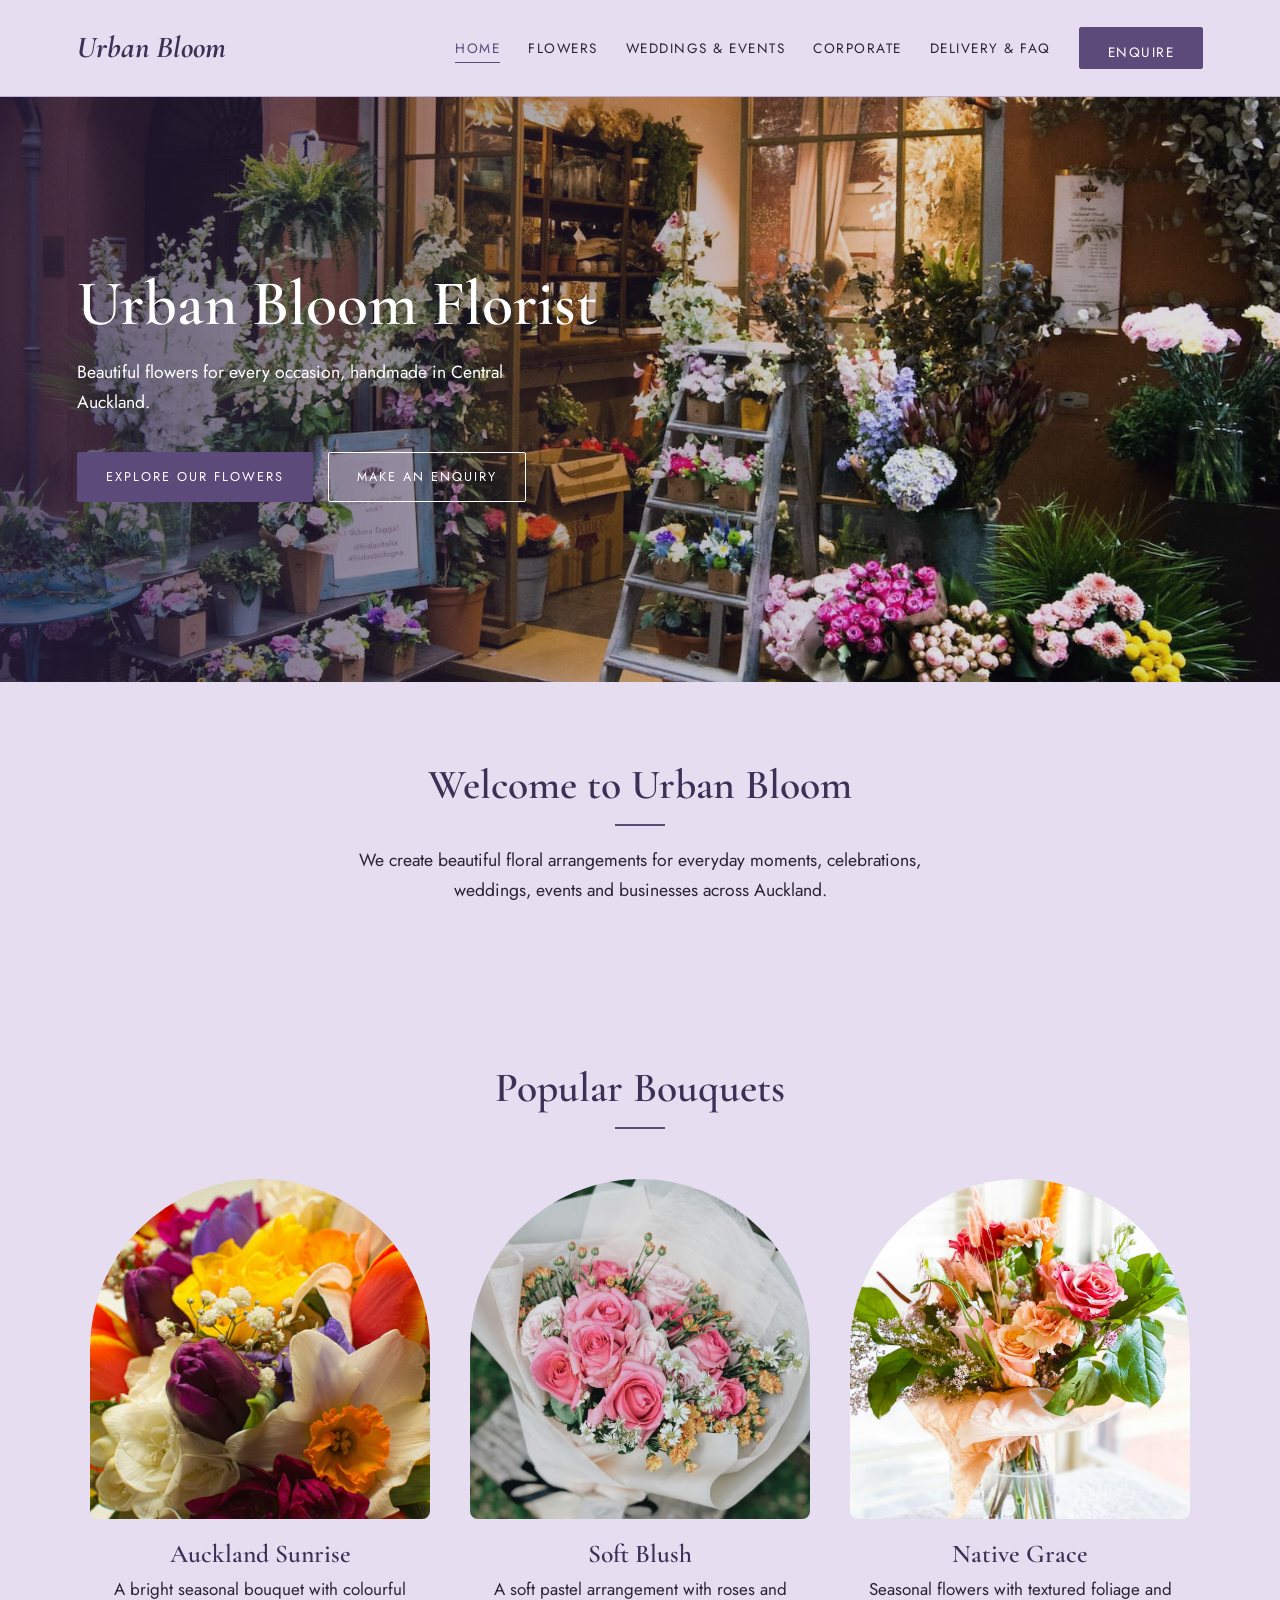
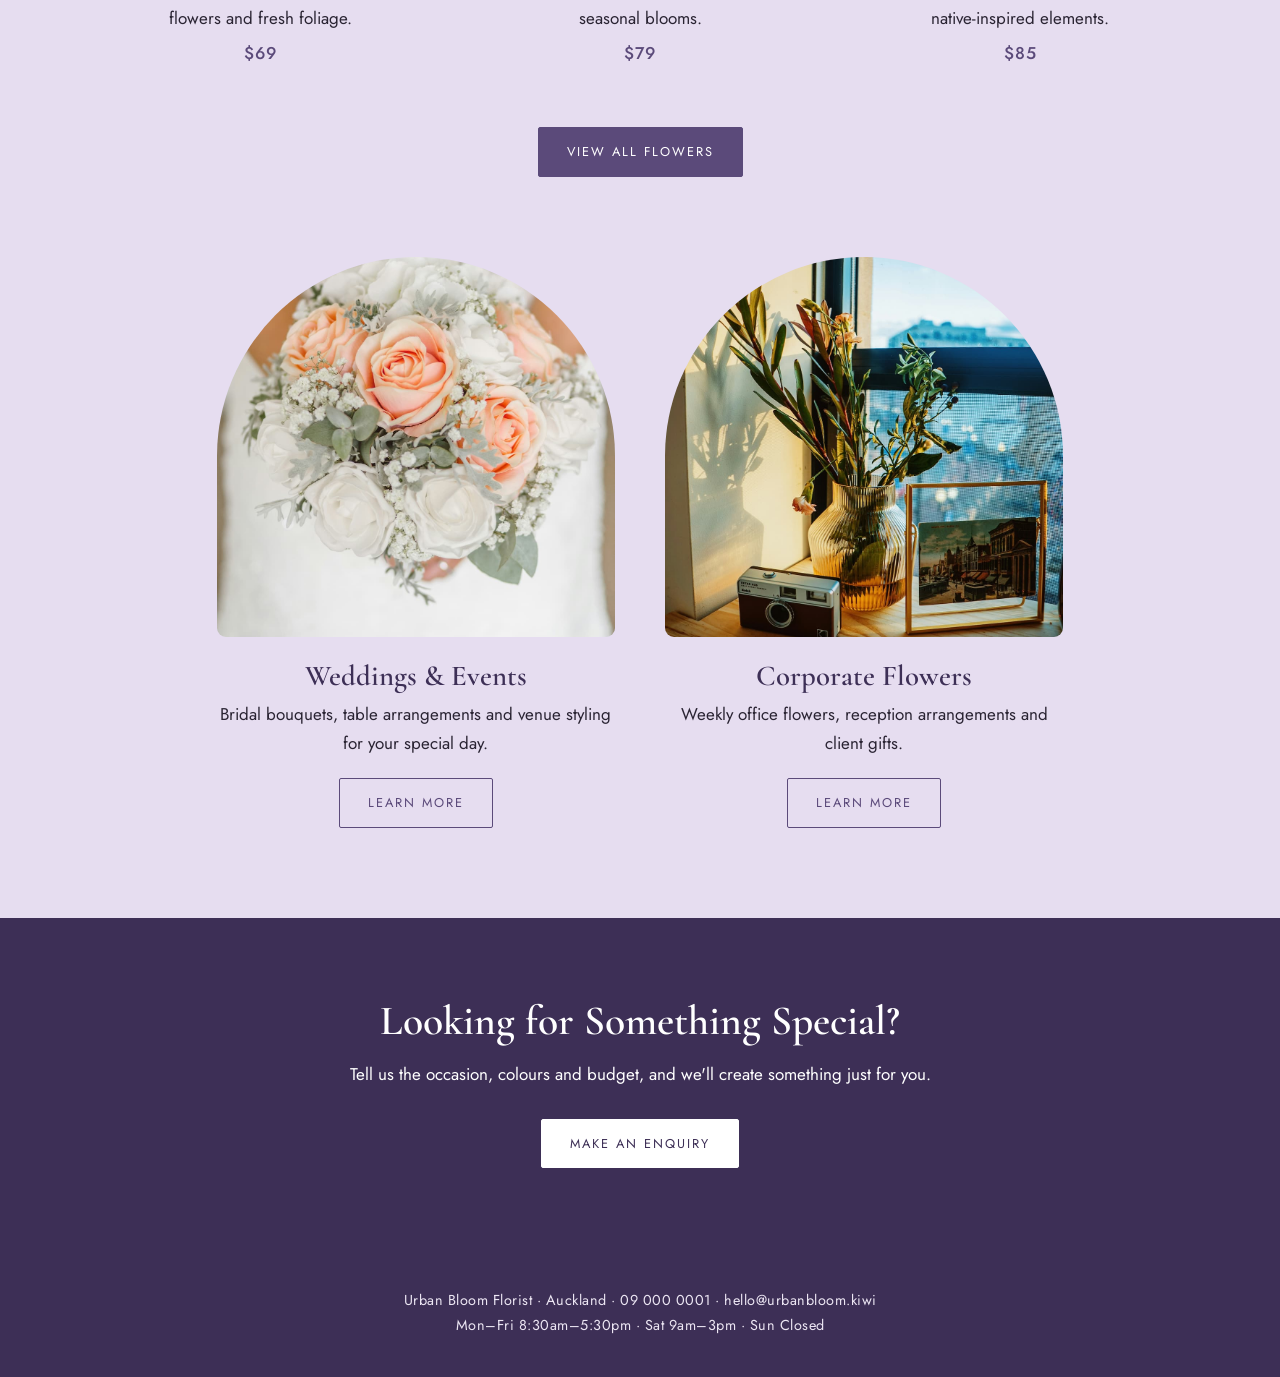
==== commit f3c2c809: "Optimise images and add mobile menu" ====
--- a/index.html
+++ b/index.html
@@ -9,8 +9,11 @@
 <body>
 
   <header class="site-header">
-    <a href="index.html" class="logo">Urban Bloom</a>
-    <nav>
+   <a href="index.html" class="logo">Urban Bloom</a>
+<button class="nav-toggle" type="button" aria-expanded="false" aria-controls="site-nav" aria-label="Open menu">
+  <span class="nav-toggle-bar"></span>
+</button>
+<nav id="site-nav" aria-label="Main">
       <ul class="nav-links">
         <li><a href="index.html" class="active">Home</a></li>
         <li><a href="flowers.html">Flowers</a></li>
@@ -90,4 +93,3 @@
   <script src="js/script.js"></script>
 </body>
 </html>
-Redesign site: lavender theme, 8 products, delivery and FAQ page, form validation
--- a/css/style.css
+++ b/css/style.css
@@ -690,4 +690,80 @@
   .enquiry-form {
     padding: 24px;
   }
+}
+/* ===== Mobile menu button ===== */
+.nav-toggle {
+  display: none;
+  width: 46px;
+  height: 46px;
+  background: none;
+  border: 1px solid var(--line);
+  border-radius: 2px;
+  cursor: pointer;
+  position: relative;
+}
+
+.nav-toggle-bar,
+.nav-toggle-bar::before,
+.nav-toggle-bar::after {
+  position: absolute;
+  left: 11px;
+  width: 22px;
+  height: 2px;
+  background: var(--accent-dark);
+}
+
+.nav-toggle-bar {
+  top: 21px;
+}
+
+.nav-toggle-bar::before,
+.nav-toggle-bar::after {
+  content: '';
+  left: 0;
+}
+
+.nav-toggle-bar::before {
+  top: -7px;
+}
+
+.nav-toggle-bar::after {
+  top: 7px;
+}
+
+/* Tablet and phone: show the button, hide the menu until opened */
+@media (max-width: 900px) {
+  .site-header {
+    flex-direction: row;
+    flex-wrap: wrap;
+    padding: 14px 20px;
+  }
+
+  .nav-toggle {
+    display: block;
+  }
+
+  #site-nav {
+    display: none;
+    width: 100%;
+  }
+
+  #site-nav.open {
+    display: block;
+  }
+
+  .nav-links {
+    flex-direction: column;
+    align-items: stretch;
+    gap: 0;
+  }
+
+  .nav-links li {
+    border-top: 1px solid var(--line);
+  }
+
+  .nav-links a {
+    display: block;
+    padding: 14px 4px;
+  }
 }
